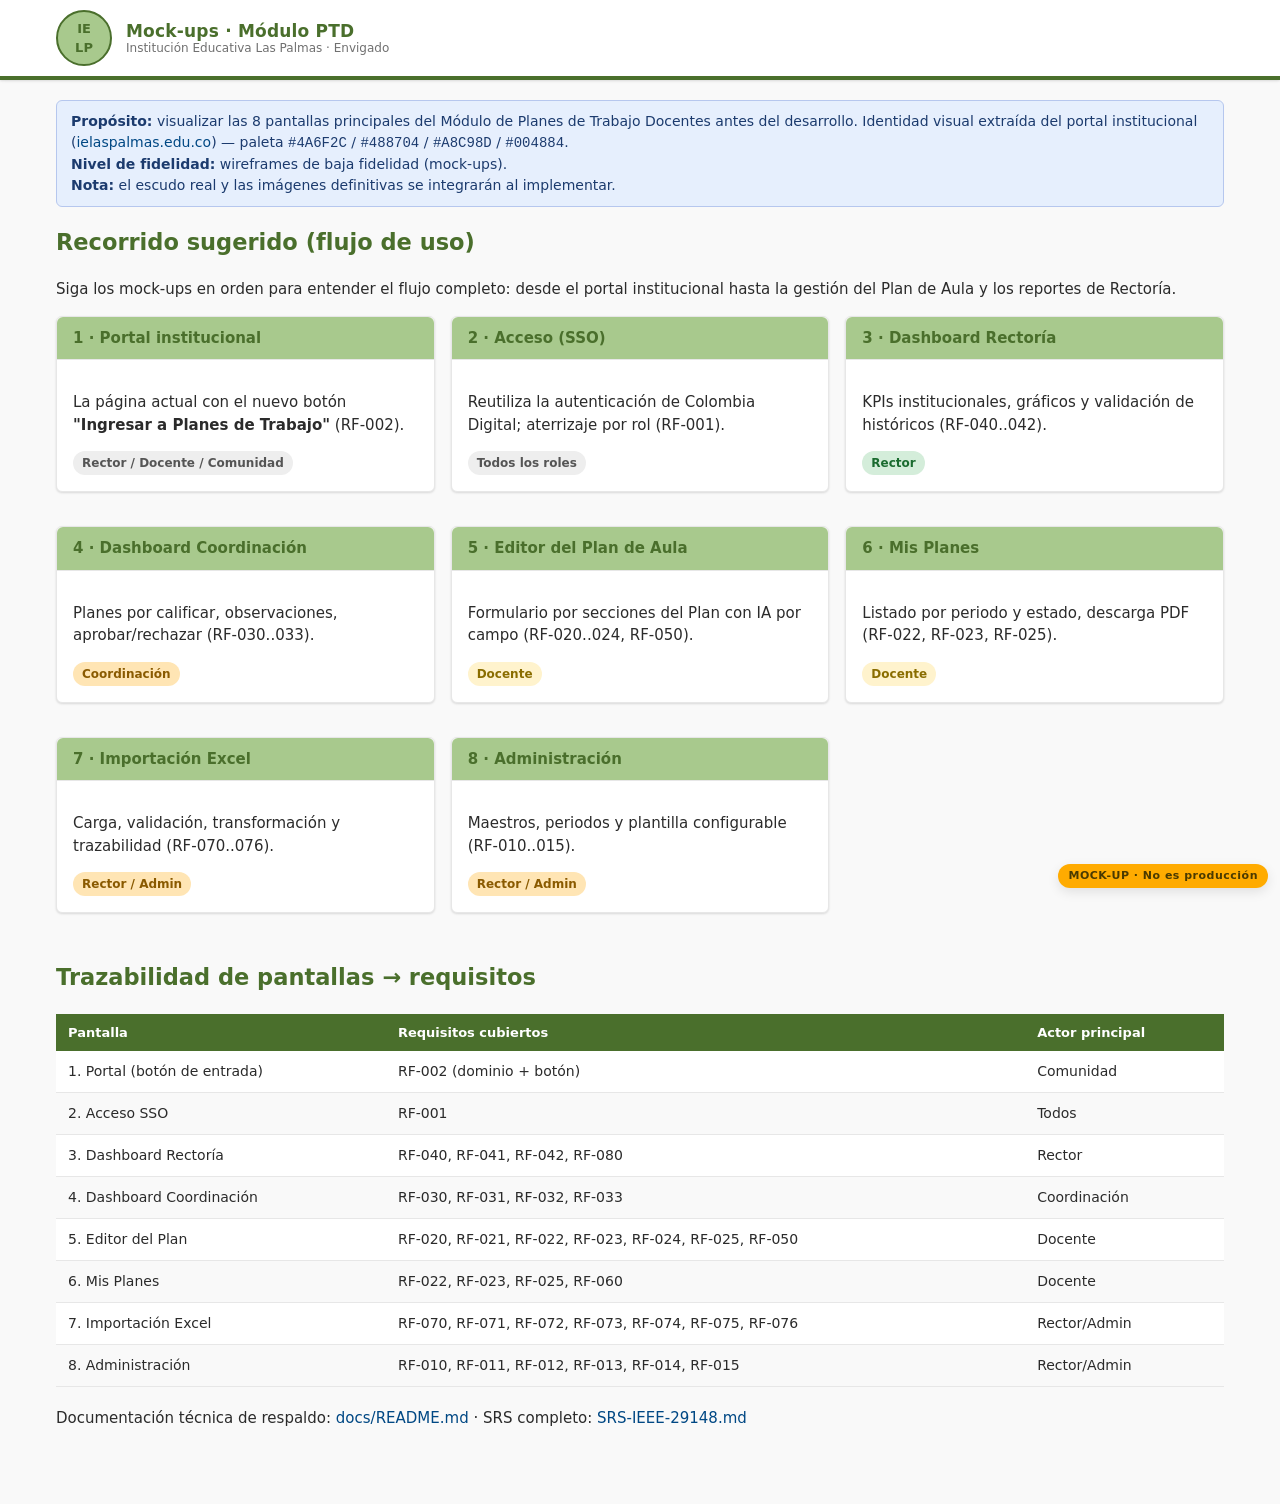
==== index.html @ 64989529 "Mock-ups e informe del Módulo PTD - IE Las Palmas (Envigado)" ====
<!DOCTYPE html>
<html lang="es-CO">
<head>
<meta charset="utf-8">
<meta name="viewport" content="width=device-width, initial-scale=1">
<title>Mock-ups · Módulo PTD · IE Las Palmas</title>
<link rel="stylesheet" href="estilos-base.css">
</head>
<body>

<header class="ie-header">
  <div class="ie-header__contenedor">
    <div class="ie-header__escudo" aria-hidden="true">IE<br>LP</div>
    <div class="ie-header__titulo">
      <strong>Mock-ups · Módulo PTD</strong>
      <span>Institución Educativa Las Palmas · Envigado</span>
    </div>
  </div>
</header>

<main class="ie-contenedor">
  <div class="aviso aviso--info">
    <strong>Propósito:</strong> visualizar las 8 pantallas principales del Módulo de Planes de Trabajo Docentes
    antes del desarrollo. Identidad visual extraída del portal institucional
    (<a href="https://ielaspalmas.edu.co" target="_blank">ielaspalmas.edu.co</a>) — paleta <code>#4A6F2C</code> / <code>#488704</code> / <code>#A8C98D</code> / <code>#004884</code>.
    <br><strong>Nivel de fidelidad:</strong> wireframes de baja fidelidad (mock-ups).
    <br><strong>Nota:</strong> el escudo real y las imágenes definitivas se integrarán al implementar.
  </div>

  <h2 style="color:var(--ie-verde)">Recorrido sugerido (flujo de uso)</h2>
  <p class="ayuda">
    Siga los mock-ups en orden para entender el flujo completo: desde el portal institucional hasta
    la gestión del Plan de Aula y los reportes de Rectoría.
  </p>

  <div class="ie-grid ie-grid--3">
    <a class="panel" href="01-portal-boton-entrada.html" style="text-decoration:none">
      <div class="panel__encabezado">1 · Portal institucional</div>
      <div class="panel__cuerpo">
        <p style="color:var(--ie-texto)">La página actual con el nuevo botón <strong>"Ingresar a Planes de Trabajo"</strong> (RF-002).</p>
        <span class="estado estado--borrador">Rector / Docente / Comunidad</span>
      </div>
    </a>

    <a class="panel" href="02-login-sso.html" style="text-decoration:none">
      <div class="panel__encabezado">2 · Acceso (SSO)</div>
      <div class="panel__cuerpo">
        <p style="color:var(--ie-texto)">Reutiliza la autenticación de Colombia Digital; aterrizaje por rol (RF-001).</p>
        <span class="estado estado--borrador">Todos los roles</span>
      </div>
    </a>

    <a class="panel" href="03-dashboard-rectoria.html" style="text-decoration:none">
      <div class="panel__encabezado">3 · Dashboard Rectoría</div>
      <div class="panel__cuerpo">
        <p style="color:var(--ie-texto)">KPIs institucionales, gráficos y validación de históricos (RF-040..042).</p>
        <span class="estado estado--aprobado">Rector</span>
      </div>
    </a>

    <a class="panel" href="04-dashboard-coordinacion.html" style="text-decoration:none">
      <div class="panel__encabezado">4 · Dashboard Coordinación</div>
      <div class="panel__cuerpo">
        <p style="color:var(--ie-texto)">Planes por calificar, observaciones, aprobar/rechazar (RF-030..033).</p>
        <span class="estado estado--pendiente">Coordinación</span>
      </div>
    </a>

    <a class="panel" href="05-editor-plan-aula.html" style="text-decoration:none">
      <div class="panel__encabezado">5 · Editor del Plan de Aula</div>
      <div class="panel__cuerpo">
        <p style="color:var(--ie-texto)">Formulario por secciones del Plan con IA por campo (RF-020..024, RF-050).</p>
        <span class="estado estado--enviado">Docente</span>
      </div>
    </a>

    <a class="panel" href="06-mis-planes-docente.html" style="text-decoration:none">
      <div class="panel__encabezado">6 · Mis Planes</div>
      <div class="panel__cuerpo">
        <p style="color:var(--ie-texto)">Listado por periodo y estado, descarga PDF (RF-022, RF-023, RF-025).</p>
        <span class="estado estado--enviado">Docente</span>
      </div>
    </a>

    <a class="panel" href="07-importacion-excel.html" style="text-decoration:none">
      <div class="panel__encabezado">7 · Importación Excel</div>
      <div class="panel__cuerpo">
        <p style="color:var(--ie-texto)">Carga, validación, transformación y trazabilidad (RF-070..076).</p>
        <span class="estado estado--pendiente">Rector / Admin</span>
      </div>
    </a>

    <a class="panel" href="08-administracion.html" style="text-decoration:none">
      <div class="panel__encabezado">8 · Administración</div>
      <div class="panel__cuerpo">
        <p style="color:var(--ie-texto)">Maestros, periodos y plantilla configurable (RF-010..015).</p>
        <span class="estado estado--pendiente">Rector / Admin</span>
      </div>
    </a>
  </div>

  <h2 style="color:var(--ie-verde);margin-top:30px">Trazabilidad de pantallas → requisitos</h2>
  <table class="ie-tabla">
    <thead><tr><th>Pantalla</th><th>Requisitos cubiertos</th><th>Actor principal</th></tr></thead>
    <tbody>
      <tr><td>1. Portal (botón de entrada)</td><td>RF-002 (dominio + botón)</td><td>Comunidad</td></tr>
      <tr><td>2. Acceso SSO</td><td>RF-001</td><td>Todos</td></tr>
      <tr><td>3. Dashboard Rectoría</td><td>RF-040, RF-041, RF-042, RF-080</td><td>Rector</td></tr>
      <tr><td>4. Dashboard Coordinación</td><td>RF-030, RF-031, RF-032, RF-033</td><td>Coordinación</td></tr>
      <tr><td>5. Editor del Plan</td><td>RF-020, RF-021, RF-022, RF-023, RF-024, RF-025, RF-050</td><td>Docente</td></tr>
      <tr><td>6. Mis Planes</td><td>RF-022, RF-023, RF-025, RF-060</td><td>Docente</td></tr>
      <tr><td>7. Importación Excel</td><td>RF-070, RF-071, RF-072, RF-073, RF-074, RF-075, RF-076</td><td>Rector/Admin</td></tr>
      <tr><td>8. Administración</td><td>RF-010, RF-011, RF-012, RF-013, RF-014, RF-015</td><td>Rector/Admin</td></tr>
    </tbody>
  </table>

  <p class="ayuda" style="margin-top:20px">
    Documentación técnica de respaldo: <a href="../../docs/README.md">docs/README.md</a> ·
    SRS completo: <a href="../../docs/01-requerimientos/SRS-IEEE-29148.md">SRS-IEEE-29148.md</a>
  </p>
</main>

<div class="sello-mockup">MOCK-UP · No es producción</div>
</body>
</html>
---- estilos-base.css ----
/* =====================================================================
   IE Las Palmas (Envigado) · Módulo PTD · Hoja de estilos de mock-ups
   Paleta extraída del portal real (theme7/styles.css):
     - Verde oscuro (institucional):  #4A6F2C  (color de marca dominante)
     - Verde vivo (acento/CTA):        #488704
     - Verde claro (fondos suaves):     #A8C98D
     - Azul institucional (enlaces):   #004884
   Tipografía: system-ui (el portal usa Angular + font-awesome; replicamos
   una USS sobria compatible con Colombia Digital).
   Convención accesibilidad: WCAG 2.1 AA (contraste >= 4.5:1 en texto).
   ===================================================================== */

:root {
  --ie-verde:        #4A6F2C;
  --ie-verde-vivo:   #488704;
  --ie-verde-claro:  #A8C98D;
  --ie-azul:         #004884;
  --ie-azul-suave:   #e6effd;
  --ie-gris-1:       #f9f9f9;
  --ie-gris-2:       #e7e7e7;
  --ie-gris-3:       #c9c9c9;
  --ie-gris-4:       #707070;
  --ie-gris-5:       #434343;
  --ie-texto:        #2b2b2b;
  --ie-blanco:       #ffffff;
  --ie-amarillo:     #ffab00;
  --ie-error:        #b3261e;
  --ie-exito:        #038f67;
  --radio:           6px;
  --sombra-1:        0 1px 2px rgba(0,0,0,.06), 0 1px 3px rgba(0,0,0,.08);
  --sombra-2:        0 4px 12px rgba(0,0,0,.10);
  --fuente:          'Segoe UI', system-ui, -apple-system, Roboto, Arial, sans-serif;
}

* { box-sizing: border-box; }

html, body {
  margin: 0;
  padding: 0;
  font-family: var(--fuente);
  color: var(--ie-texto);
  background: var(--ie-gris-1);
  font-size: 15px;
  line-height: 1.5;
}

a { color: var(--ie-azul); text-decoration: none; }
a:hover { text-decoration: underline; }

/* ---------- Encabezado institucional (réplica del portal) ---------- */
.ie-header {
  background: var(--ie-blanco);
  border-bottom: 4px solid var(--ie-verde);
  box-shadow: var(--sombra-1);
  position: sticky;
  top: 0;
  z-index: 50;
}
.ie-header__barra-superior {
  background: var(--ie-verde);
  color: #fff;
  font-size: 12px;
  padding: 6px 16px;
  display: flex;
  justify-content: space-between;
  align-items: center;
}
.ie-header__barra-superior a { color: #fff; }
.ie-header__contenedor {
  max-width: 1200px;
  margin: 0 auto;
  padding: 10px 16px;
  display: flex;
  align-items: center;
  gap: 14px;
}
.ie-header__escudo {
  width: 56px; height: 56px;
  border-radius: 50%;
  background: var(--ie-verde-claro);
  display: grid;
  place-items: center;
  color: var(--ie-verde);
  font-weight: 700;
  font-size: 13px;
  text-align: center;
  border: 2px solid var(--ie-verde);
  flex: 0 0 auto;
}
.ie-header__titulo {
  display: flex;
  flex-direction: column;
  line-height: 1.2;
}
.ie-header__titulo strong {
  color: var(--ie-verde);
  font-size: 17px;
  letter-spacing: .2px;
}
.ie-header__titulo span {
  color: var(--ie-gris-4);
  font-size: 12px;
}
.ie-header__usuario {
  margin-left: auto;
  font-size: 13px;
  color: var(--ie-gris-4);
}
.ie-header__usuario strong { color: var(--ie-texto); }

/* ---------- Navegación institucional ---------- */
.ie-nav {
  background: var(--ie-verde-vivo);
  color: #fff;
}
.ie-nav__lista {
  list-style: none;
  margin: 0;
  padding: 0;
  max-width: 1200px;
  margin: 0 auto;
  display: flex;
  flex-wrap: wrap;
}
.ie-nav__lista li a {
  display: block;
  color: #fff;
  padding: 10px 16px;
  font-size: 14px;
  text-decoration: none;
  border-right: 1px solid rgba(255,255,255,.15);
}
.ie-nav__lista li a:hover,
.ie-nav__lista li a[aria-current="page"] {
  background: var(--ie-verde);
  text-decoration: none;
}

/* ---------- Contenedor y layout ---------- */
.ie-contenedor {
  max-width: 1200px;
  margin: 0 auto;
  padding: 20px 16px 60px;
}
.ie-grid { display: grid; gap: 16px; }
.ie-grid--3 { grid-template-columns: repeat(3, 1fr); }
.ie-grid--4 { grid-template-columns: repeat(4, 1fr); }
.ie-grid--2-8 { grid-template-columns: 2fr 8fr; }
@media (max-width: 900px) {
  .ie-grid--3, .ie-grid--4 { grid-template-columns: 1fr; }
  .ie-grid--2-8 { grid-template-columns: 1fr; }
}

/* ---------- Tarjetas KPI ---------- */
.kpi {
  background: var(--ie-blanco);
  border: 1px solid var(--ie-gris-2);
  border-left: 5px solid var(--ie-verde-vivo);
  border-radius: var(--radio);
  padding: 14px 16px;
  box-shadow: var(--sombra-1);
}
.kpi__etiqueta { color: var(--ie-gris-4); font-size: 12px; text-transform: uppercase; letter-spacing: .5px; }
.kpi__valor { font-size: 28px; font-weight: 700; color: var(--ie-verde); margin: 4px 0; }
.kpi__detalle { font-size: 12px; color: var(--ie-gris-4); }
.kpi--alerta { border-left-color: var(--ie-amarillo); }
.kpi--alerta .kpi__valor { color: var(--ie-amarillo); }
.kpi--error { border-left-color: var(--ie-error); }
.kpi--error .kpi__valor { color: var(--ie-error); }
.kpi--exito { border-left-color: var(--ie-exito); }
.kpi--exito .kpi__valor { color: var(--ie-exito); }

/* ---------- Paneles ---------- */
.panel {
  background: var(--ie-blanco);
  border: 1px solid var(--ie-gris-2);
  border-radius: var(--radio);
  box-shadow: var(--sombra-1);
  margin-bottom: 18px;
}
.panel__encabezado {
  background: var(--ie-verde-claro);
  color: var(--ie-verde);
  padding: 10px 16px;
  border-bottom: 1px solid var(--ie-gris-2);
  font-weight: 700;
  border-radius: var(--radio) var(--radio) 0 0;
  display: flex;
  align-items: center;
  gap: 8px;
}
.panel__cuerpo { padding: 16px; }

/* ---------- Botones ---------- */
.btn {
  display: inline-block;
  border: 1px solid transparent;
  border-radius: var(--radio);
  padding: 9px 16px;
  font-size: 14px;
  font-family: inherit;
  cursor: pointer;
  text-decoration: none;
  line-height: 1.2;
}
.btn:hover { text-decoration: none; }
.btn--primario { background: var(--ie-verde-vivo); color: #fff; }
.btn--primario:hover { background: var(--ie-verde); }
.btn--secundario { background: var(--ie-blanco); color: var(--ie-verde); border-color: var(--ie-verde); }
.btn--secundario:hover { background: var(--ie-azul-suave); }
.btn--azul { background: var(--ie-azul); color: #fff; }
.btn--azul:hover { background: #003660; }
.btn--ghost { background: transparent; color: var(--ie-gris-4); border-color: var(--ie-gris-3); }
.btn--ghost:hover { background: var(--ie-gris-1); }
.btn--peligro { background: var(--ie-error); color: #fff; }
.btn--enlace {
  background: transparent; color: var(--ie-azul); border: none; padding: 6px 8px;
}
.btn--sm { padding: 6px 10px; font-size: 13px; }
.btn--icono { display: inline-flex; align-items: center; gap: 6px; }

/* ---------- Tablas ---------- */
.ie-tabla {
  width: 100%;
  border-collapse: collapse;
  font-size: 14px;
  background: var(--ie-blanco);
}
.ie-tabla th {
  text-align: left;
  background: var(--ie-verde);
  color: #fff;
  padding: 9px 12px;
  font-weight: 600;
  font-size: 13px;
}
.ie-tabla td { padding: 10px 12px; border-bottom: 1px solid var(--ie-gris-2); }
.ie-tabla tr:nth-child(even) td { background: var(--ie-gris-1); }
.ie-tabla tr:hover td { background: var(--ie-azul-suave); }

/* ---------- Etiquetas de estado ---------- */
.estado {
  display: inline-block;
  padding: 3px 9px;
  border-radius: 20px;
  font-size: 12px;
  font-weight: 600;
}
.estado--borrador   { background: #eee; color: #555; }
.estado--enviado    { background: #fff3cd; color: #8a6d00; }
.estado--aprobado   { background: #d4edda; color: #1a6b2f; }
.estado--rechazado  { background: #f8d7da; color: #842029; }
.estado--pendiente  { background: #ffe5b4; color: #8a5a00; }

/* ---------- Formularios ---------- */
.campo { margin-bottom: 14px; }
.campo label { display: block; font-weight: 600; margin-bottom: 4px; font-size: 14px; }
.campo label .req { color: var(--ie-error); }
.campo input[type="text"],
.campo input[type="email"],
.campo input[type="password"],
.campo input[type="date"],
.campo input[type="file"],
.campo select,
.campo textarea {
  width: 100%;
  padding: 8px 10px;
  border: 1px solid var(--ie-gris-3);
  border-radius: var(--radio);
  font-family: inherit;
  font-size: 14px;
  background: #fff;
}
.campo textarea { min-height: 80px; resize: vertical; }
.campo .ayuda { font-size: 12px; color: var(--ie-gris-4); margin-top: 3px; }
.campo-con-ia { position: relative; }
.campo-con-ia .ia-acciones {
  position: absolute; right: 6px; top: 6px;
  display: flex; gap: 4px;
}

/* ---------- Botón de IA (acceso rápido a asistente) ---------- */
.btn-ia {
  background: var(--ie-azul);
  color: #fff;
  border: none;
  border-radius: 4px;
  padding: 4px 8px;
  font-size: 11px;
  cursor: pointer;
  display: inline-flex;
  align-items: center;
  gap: 4px;
}
.btn-ia:hover { background: #003660; }
.btn-ia::before { content: "✦"; }

/* ---------- Mock-up: wrapper de "pantalla" ---------- */
.pantalla-mockup {
  border: 1px dashed var(--ie-gris-3);
  background: var(--ie-blanco);
  border-radius: var(--radio);
  overflow: hidden;
  margin-bottom: 24px;
  box-shadow: var(--sombra-1);
}
.pantalla-mockup__barra {
  background: var(--ie-gris-2);
  color: var(--ie-gris-4);
  padding: 6px 12px;
  font-size: 12px;
  display: flex;
  justify-content: space-between;
  border-bottom: 1px dashed var(--ie-gris-3);
}
.pantalla-mockup__barra strong { color: var(--ie-verde); }

/* ---------- Búsqueda y filtros ---------- */
.filtros {
  background: var(--ie-gris-1);
  border: 1px solid var(--ie-gris-2);
  border-radius: var(--radio);
  padding: 12px;
  display: flex;
  flex-wrap: wrap;
  gap: 10px;
  align-items: flex-end;
  margin-bottom: 16px;
}
.filtros .campo { margin: 0; min-width: 160px; flex: 1; }

/* ---------- Gráfico de barras simple (CSS) ---------- */
.grafico-barras {
  display: grid;
  grid-template-columns: 1fr 4fr;
  gap: 6px 10px;
  align-items: center;
  margin: 8px 0;
}
.grafico-barras__etiqueta { font-size: 13px; color: var(--ie-gris-5); }
.grafico-barras__barra {
  background: var(--ie-verde-claro);
  border-left: 3px solid var(--ie-verde-vivo);
  height: 18px;
  border-radius: 2px;
}
.grafico-barras__barra > span { font-size: 11px; color: var(--ie-gris-4); margin-left: 6px; }

/* ---------- Pasos (wizard de importación) ---------- */
.pasos { counter-reset: paso; display: flex; gap: 8px; margin-bottom: 16px; flex-wrap: wrap; }
.pasos__paso {
  counter-increment: paso;
  flex: 1;
  min-width: 130px;
  background: var(--ie-gris-1);
  border: 1px solid var(--ie-gris-2);
  border-radius: var(--radio);
  padding: 8px 10px 8px 34px;
  position: relative;
  font-size: 13px;
}
.pasos__paso::before {
  content: counter(paso);
  position: absolute;
  left: 8px; top: 50%; transform: translateY(-50%);
  background: var(--ie-gris-3);
  color: #fff;
  width: 20px; height: 20px;
  border-radius: 50%;
  display: grid; place-items: center;
  font-size: 12px; font-weight: 700;
}
.pasos__paso--activo { background: var(--ie-azul-suave); border-color: var(--ie-azul); }
.pasos__paso--activo::before { background: var(--ie-azul); }
.pasos__paso--ok { background: #e8f5e9; border-color: var(--ie-verde-vivo); }
.pasos__paso--ok::before { background: var(--ie-verde-vivo); content: "✓"; }

/* ---------- Avisos/alertas ---------- */
.aviso {
  border-radius: var(--radio);
  padding: 10px 14px;
  margin-bottom: 14px;
  font-size: 14px;
  border: 1px solid;
}
.aviso--info   { background: var(--ie-azul-suave); border-color: #b6c7ee; color: #1c3b6e; }
.aviso--exito  { background: #e8f5e9; border-color: var(--ie-exito); color: #1a6b2f; }
.aviso--alerta { background: #fff8e1; border-color: var(--ie-amarillo); color: #7a5200; }
.aviso--error  { background: #fdecea; border-color: var(--ie-error); color: var(--ie-error); }

/* ---------- Pills de secciones del Plan de Aula ---------- */
.seccion-plan {
  border-left: 3px solid var(--ie-verde-vivo);
  background: var(--ie-gris-1);
  padding: 10px 14px;
  border-radius: 4px;
  margin-bottom: 10px;
}
.seccion-plan h4 { margin: 0 0 6px; color: var(--ie-verde); font-size: 14px; }

/* ---------- Pie común ---------- */
.ie-pie {
  background: var(--ie-verde);
  color: #eaf3df;
  text-align: center;
  font-size: 12px;
  padding: 12px;
  margin-top: 30px;
}
.ie-pie a { color: #fff; }

/* ---------- Sello "MOCK-UP" ---------- */
.sello-mockup {
  position: fixed;
  right: 12px; bottom: 12px;
  background: var(--ie-amarillo);
  color: #4a3a00;
  font-size: 11px;
  font-weight: 700;
  padding: 4px 10px;
  border-radius: 20px;
  box-shadow: var(--sombra-2);
  z-index: 9999;
  letter-spacing: .5px;
}
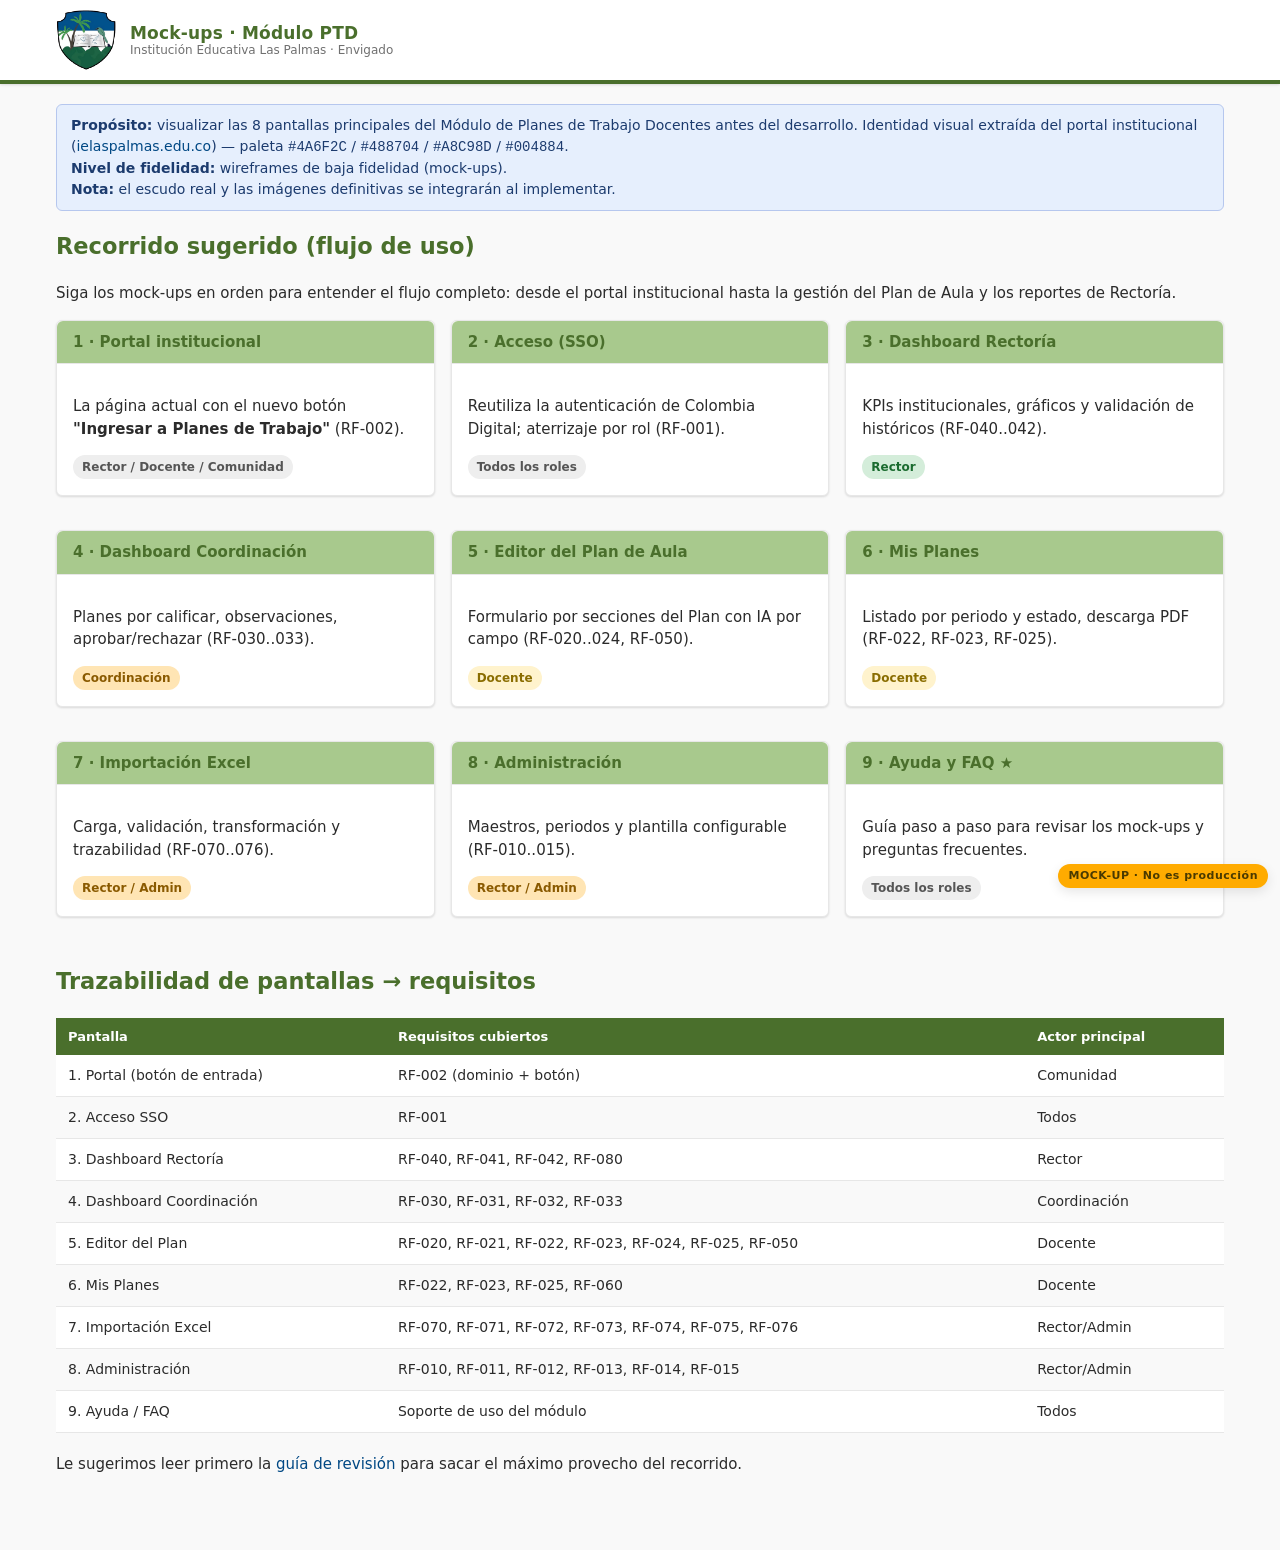
==== commit 0af40ba0: "Añade logotipo real, mock-up 9 (Ayuda/FAQ), sección de impacto con fuentes, capturas PNG y PDF del i" ====
--- a/index.html
+++ b/index.html
@@ -1,4 +1,4 @@
-<!DOCTYPE html>
+﻿<!DOCTYPE html>
 <html lang="es-CO">
 <head>
 <meta charset="utf-8">
@@ -10,7 +10,7 @@
 
 <header class="ie-header">
   <div class="ie-header__contenedor">
-    <div class="ie-header__escudo" aria-hidden="true">IE<br>LP</div>
+    <img src="logofinalpalmas.png" class="ie-header__escudo--logo" alt="Escudo IE Las Palmas">
     <div class="ie-header__titulo">
       <strong>Mock-ups · Módulo PTD</strong>
       <span>Institución Educativa Las Palmas · Envigado</span>
@@ -97,6 +97,14 @@
         <span class="estado estado--pendiente">Rector / Admin</span>
       </div>
     </a>
+
+    <a class="panel" href="09-ayuda-faq.html" style="text-decoration:none">
+      <div class="panel__encabezado">9 · Ayuda y FAQ ★</div>
+      <div class="panel__cuerpo">
+        <p style="color:var(--ie-texto)">Guía paso a paso para revisar los mock-ups y preguntas frecuentes.</p>
+        <span class="estado estado--borrador">Todos los roles</span>
+      </div>
+    </a>
   </div>
 
   <h2 style="color:var(--ie-verde);margin-top:30px">Trazabilidad de pantallas → requisitos</h2>
@@ -111,12 +119,12 @@
       <tr><td>6. Mis Planes</td><td>RF-022, RF-023, RF-025, RF-060</td><td>Docente</td></tr>
       <tr><td>7. Importación Excel</td><td>RF-070, RF-071, RF-072, RF-073, RF-074, RF-075, RF-076</td><td>Rector/Admin</td></tr>
       <tr><td>8. Administración</td><td>RF-010, RF-011, RF-012, RF-013, RF-014, RF-015</td><td>Rector/Admin</td></tr>
+      <tr><td>9. Ayuda / FAQ</td><td>Soporte de uso del módulo</td><td>Todos</td></tr>
     </tbody>
   </table>
 
   <p class="ayuda" style="margin-top:20px">
-    Documentación técnica de respaldo: <a href="../../docs/README.md">docs/README.md</a> ·
-    SRS completo: <a href="../../docs/01-requerimientos/SRS-IEEE-29148.md">SRS-IEEE-29148.md</a>
+    Le sugerimos leer primero la <a href="09-ayuda-faq.html">guía de revisión</a> para sacar el máximo provecho del recorrido.
   </p>
 </main>
 
--- a/estilos-base.css
+++ b/estilos-base.css
@@ -87,6 +87,15 @@
   border: 2px solid var(--ie-verde);
   flex: 0 0 auto;
 }
+/* Logo real (logofinalpalmas300.png) */
+.ie-header__escudo--logo {
+  background: transparent url("logofinalpalmas.png") center / contain no-repeat;
+  border-radius: 6px;
+  border: none;
+  color: transparent;
+  font-size: 0;
+  width: 60px; height: 60px;
+}
 .ie-header__titulo {
   display: flex;
   flex-direction: column;
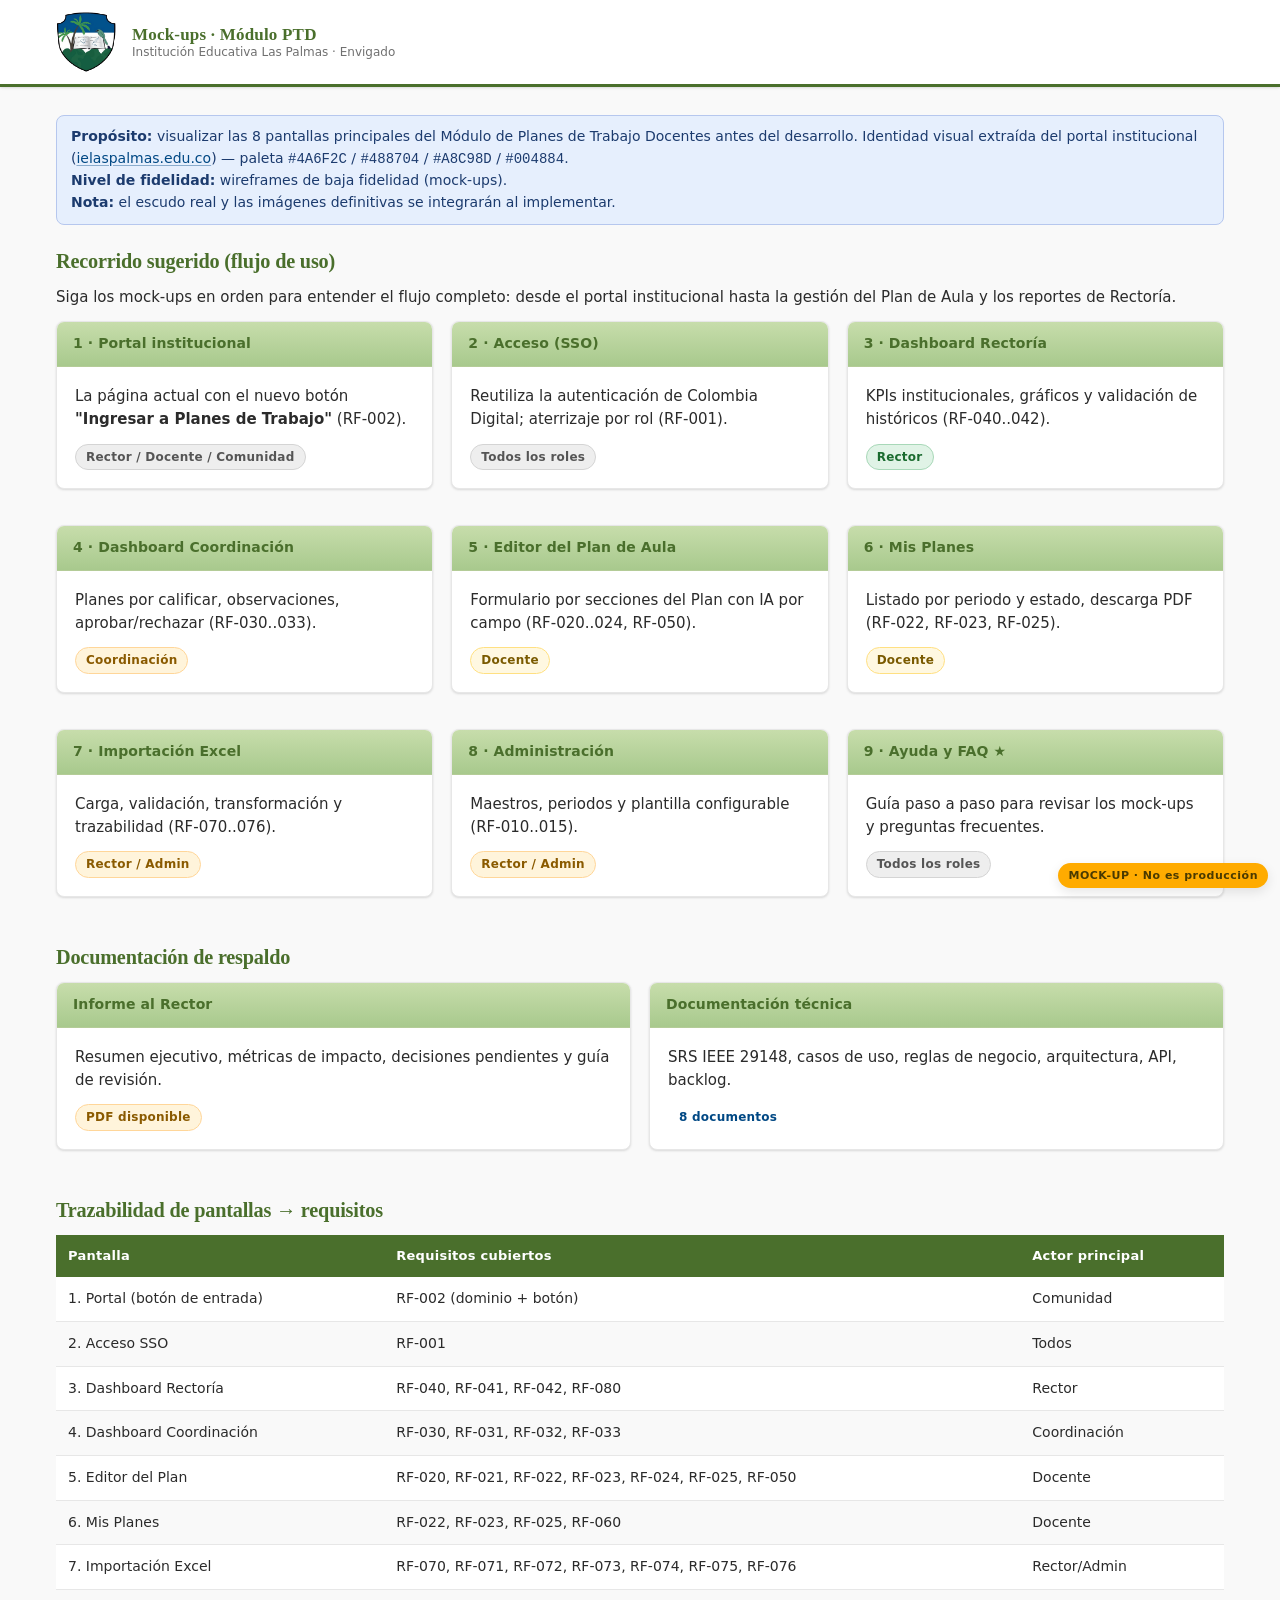
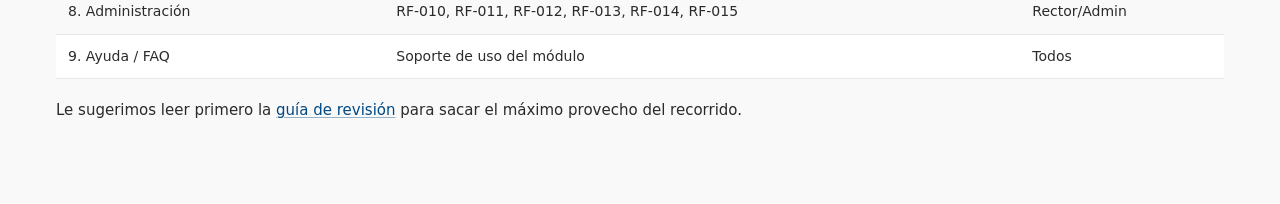
==== commit 2c2ada54: "Añade documentacion tecnica IEEE 29148 + .nojekyll - Carpeta documentacion/ con SRS, casos de uso, r" ====
--- a/index.html
+++ b/index.html
@@ -107,6 +107,24 @@
     </a>
   </div>
 
+  <h2 style="color:var(--ie-verde);margin-top:30px">Documentación de respaldo</h2>
+  <div class="ie-grid ie-grid--2">
+    <a class="panel" href="informe/informe-resumen-proyecto.html" style="text-decoration:none">
+      <div class="panel__encabezado">Informe al Rector</div>
+      <div class="panel__cuerpo">
+        <p style="color:var(--ie-texto)">Resumen ejecutivo, métricas de impacto, decisiones pendientes y guía de revisión.</p>
+        <span class="estado estado--pendiente">PDF disponible</span>
+      </div>
+    </a>
+    <a class="panel" href="documentacion/index.html" style="text-decoration:none">
+      <div class="panel__encabezado">Documentación técnica</div>
+      <div class="panel__cuerpo">
+        <p style="color:var(--ie-texto)">SRS IEEE 29148, casos de uso, reglas de negocio, arquitectura, API, backlog.</p>
+        <span class="estado estado--activo">8 documentos</span>
+      </div>
+    </a>
+  </div>
+
   <h2 style="color:var(--ie-verde);margin-top:30px">Trazabilidad de pantallas → requisitos</h2>
   <table class="ie-tabla">
     <thead><tr><th>Pantalla</th><th>Requisitos cubiertos</th><th>Actor principal</th></tr></thead>
--- a/estilos-base.css
+++ b/estilos-base.css
@@ -5,9 +5,11 @@
      - Verde vivo (acento/CTA):        #488704
      - Verde claro (fondos suaves):     #A8C98D
      - Azul institucional (enlaces):   #004884
-   Tipografía: system-ui (el portal usa Angular + font-awesome; replicamos
-   una USS sobria compatible con Colombia Digital).
-   Convención accesibilidad: WCAG 2.1 AA (contraste >= 4.5:1 en texto).
+   Tipografía: display serif (Georgia) + sans system-ui — institucional,
+   sobrio y compatible con Colombia Digital (semejante al portal real).
+   Accesibilidad: focus-visible + WCAG 2.1 AA (contraste >= 4.5:1).
+   Micro-interacciones: transiciones cortas (150–200 ms).
+   Skill aplicada: frontend-design (refined-minimalism para UX institucional).
    ===================================================================== */
 
 :root {
@@ -26,10 +28,16 @@
   --ie-amarillo:     #ffab00;
   --ie-error:        #b3261e;
   --ie-exito:        #038f67;
-  --radio:           6px;
+  --radio:           8px;
+  --radio-sm:        5px;
   --sombra-1:        0 1px 2px rgba(0,0,0,.06), 0 1px 3px rgba(0,0,0,.08);
   --sombra-2:        0 4px 12px rgba(0,0,0,.10);
+  --sombra-3:        0 8px 24px rgba(0,0,0,.12);
+  --fuente-display:  Georgia, 'Times New Roman', serif;
   --fuente:          'Segoe UI', system-ui, -apple-system, Roboto, Arial, sans-serif;
+  --rhythm:          8px;
+  --transicion:      180ms cubic-bezier(.4,0,.2,1);
+  --transicion-rapida: 120ms ease;
 }
 
 * { box-sizing: border-box; }
@@ -41,38 +49,69 @@
   color: var(--ie-texto);
   background: var(--ie-gris-1);
   font-size: 15px;
-  line-height: 1.5;
-}
-
-a { color: var(--ie-azul); text-decoration: none; }
-a:hover { text-decoration: underline; }
+  line-height: 1.55;
+  -webkit-font-smoothing: antialiased;
+  -moz-osx-font-smoothing: grayscale;
+}
+
+/* Ritmo tipográfico e institucional */
+h1, h2, h3, h4 { font-family: var(--fuente-display); font-weight: 700; line-height: 1.25; letter-spacing: -.01em; }
+h1 { font-size: 1.75rem; margin: 0 0 12px; }
+h2 { font-size: 1.35rem; margin: 24px 0 12px; }
+h3 { font-size: 1.1rem; margin: 18px 0 8px; }
+p  { margin: 0 0 12px; }
+ul { margin: 0 0 12px; padding-left: 20px; }
+
+/* Focus visible accesible — sobre todo botones, enlaces y campos */
+a:focus-visible,
+button:focus-visible,
+input:focus-visible,
+select:focus-visible,
+textarea:focus-visible,
+[tabindex]:focus-visible {
+  outline: 3px solid var(--ie-azul);
+  outline-offset: 2px;
+  border-radius: 4px;
+}
+
+/* Enlaces con subrayado más sutil y transición de color */
+a { color: var(--ie-azul); text-decoration: underline; text-decoration-color: rgba(0,72,132,.4); text-underline-offset: 2px; transition: color var(--transicion); }
+a:hover { color: #003160; text-decoration-color: var(--ie-azul); }
 
 /* ---------- Encabezado institucional (réplica del portal) ---------- */
 .ie-header {
   background: var(--ie-blanco);
-  border-bottom: 4px solid var(--ie-verde);
+  border-bottom: 3px solid var(--ie-verde);
   box-shadow: var(--sombra-1);
   position: sticky;
   top: 0;
   z-index: 50;
 }
 .ie-header__barra-superior {
-  background: var(--ie-verde);
+  /* Patrón sutil:gradiente verde con línea degrade */
+  background: linear-gradient(90deg, var(--ie-verde) 0%, #3d5e24 100%);
   color: #fff;
   font-size: 12px;
-  padding: 6px 16px;
+  letter-spacing: .2px;
+  padding: 7px 16px;
   display: flex;
   justify-content: space-between;
   align-items: center;
 }
-.ie-header__barra-superior a { color: #fff; }
+.ie-header__barra-superior a { color: #dce9c8; text-decoration: none; transition: color var(--transicion); }
+.ie-header__barra-superior a:hover { color: #fff; text-decoration: underline; }
 .ie-header__contenedor {
   max-width: 1200px;
   margin: 0 auto;
-  padding: 10px 16px;
+  padding: 12px 16px;
   display: flex;
   align-items: center;
-  gap: 14px;
+  gap: 16px;
+}
+.ie-header__titulo strong {
+  font-family: var(--fuente-display);
+  font-size: 18px;
+  letter-spacing: -.01em;
 }
 .ie-header__escudo {
   width: 56px; height: 56px;
@@ -121,6 +160,7 @@
 .ie-nav {
   background: var(--ie-verde-vivo);
   color: #fff;
+  box-shadow: inset 0 -1px 0 rgba(0,0,0,.08);
 }
 .ie-nav__lista {
   list-style: none;
@@ -133,31 +173,41 @@
 }
 .ie-nav__lista li a {
   display: block;
-  color: #fff;
-  padding: 10px 16px;
+  color: rgba(255,255,255,.92);
+  padding: 11px 18px;
   font-size: 14px;
+  font-weight: 500;
   text-decoration: none;
-  border-right: 1px solid rgba(255,255,255,.15);
-}
-.ie-nav__lista li a:hover,
+  letter-spacing: .1px;
+  border-right: 1px solid rgba(255,255,255,.12);
+  transition: background var(--transicion-rapida), color var(--transicion-rapida);
+}
+.ie-nav__lista li a:hover {
+  background: rgba(0,0,0,.12);
+  color: #fff;
+}
 .ie-nav__lista li a[aria-current="page"] {
   background: var(--ie-verde);
-  text-decoration: none;
+  color: #fff;
+  box-shadow: inset 0 -3px 0 #fff;
+  font-weight: 600;
 }
 
 /* ---------- Contenedor y layout ---------- */
 .ie-contenedor {
   max-width: 1200px;
   margin: 0 auto;
-  padding: 20px 16px 60px;
-}
-.ie-grid { display: grid; gap: 16px; }
+  padding: 28px 16px 70px;
+}
+.ie-grid { display: grid; gap: 18px; }
 .ie-grid--3 { grid-template-columns: repeat(3, 1fr); }
 .ie-grid--4 { grid-template-columns: repeat(4, 1fr); }
 .ie-grid--2-8 { grid-template-columns: 2fr 8fr; }
+.ie-grid--2 { grid-template-columns: repeat(2, 1fr); }
 @media (max-width: 900px) {
   .ie-grid--3, .ie-grid--4 { grid-template-columns: 1fr; }
   .ie-grid--2-8 { grid-template-columns: 1fr; }
+  .ie-grid--2 { grid-template-columns: 1fr; }
 }
 
 /* ---------- Tarjetas KPI ---------- */
@@ -166,14 +216,24 @@
   border: 1px solid var(--ie-gris-2);
   border-left: 5px solid var(--ie-verde-vivo);
   border-radius: var(--radio);
-  padding: 14px 16px;
+  padding: 16px 18px;
   box-shadow: var(--sombra-1);
-}
-.kpi__etiqueta { color: var(--ie-gris-4); font-size: 12px; text-transform: uppercase; letter-spacing: .5px; }
-.kpi__valor { font-size: 28px; font-weight: 700; color: var(--ie-verde); margin: 4px 0; }
+  transition: box-shadow var(--transicion), transform var(--transicion);
+}
+.kpi:hover { box-shadow: var(--sombra-2); transform: translateY(-1px); }
+.kpi__etiqueta {
+  color: var(--ie-gris-4); font-size: 11px;
+  text-transform: uppercase; letter-spacing: .08em; font-weight: 600;
+}
+.kpi__valor {
+  font-family: var(--fuente-display);
+  font-size: 30px; font-weight: 700;
+  color: var(--ie-verde); margin: 6px 0 2px;
+  line-height: 1.1; letter-spacing: -.02em;
+}
 .kpi__detalle { font-size: 12px; color: var(--ie-gris-4); }
 .kpi--alerta { border-left-color: var(--ie-amarillo); }
-.kpi--alerta .kpi__valor { color: var(--ie-amarillo); }
+.kpi--alerta .kpi__valor { color: #b07700; }
 .kpi--error { border-left-color: var(--ie-error); }
 .kpi--error .kpi__valor { color: var(--ie-error); }
 .kpi--exito { border-left-color: var(--ie-exito); }
@@ -186,47 +246,59 @@
   border-radius: var(--radio);
   box-shadow: var(--sombra-1);
   margin-bottom: 18px;
+  overflow: hidden;
 }
 .panel__encabezado {
-  background: var(--ie-verde-claro);
+  background: linear-gradient(180deg, #c7ddab 0%, var(--ie-verde-claro) 100%);
   color: var(--ie-verde);
-  padding: 10px 16px;
-  border-bottom: 1px solid var(--ie-gris-2);
+  padding: 11px 16px;
+  border-bottom: 1px solid rgba(74,111,44,.15);
   font-weight: 700;
-  border-radius: var(--radio) var(--radio) 0 0;
+  font-size: 14px;
+  letter-spacing: .1px;
   display: flex;
   align-items: center;
   gap: 8px;
 }
-.panel__cuerpo { padding: 16px; }
+.panel__cuerpo { padding: 18px; }
 
 /* ---------- Botones ---------- */
 .btn {
-  display: inline-block;
+  display: inline-flex;
+  align-items: center;
+  justify-content: center;
+  gap: 6px;
   border: 1px solid transparent;
-  border-radius: var(--radio);
-  padding: 9px 16px;
+  border-radius: var(--radio-sm);
+  padding: 10px 16px;
   font-size: 14px;
   font-family: inherit;
+  font-weight: 600;
   cursor: pointer;
   text-decoration: none;
   line-height: 1.2;
+  transition: background var(--transicion-rapida), border-color var(--transicion-rapida), transform var(--transicion-rapida);
 }
 .btn:hover { text-decoration: none; }
-.btn--primario { background: var(--ie-verde-vivo); color: #fff; }
+.btn:active { transform: translateY(1px); }
+.btn--primario { background: var(--ie-verde-vivo); color: #fff; box-shadow: 0 1px 0 rgba(0,0,0,.08) inset; }
 .btn--primario:hover { background: var(--ie-verde); }
 .btn--secundario { background: var(--ie-blanco); color: var(--ie-verde); border-color: var(--ie-verde); }
 .btn--secundario:hover { background: var(--ie-azul-suave); }
 .btn--azul { background: var(--ie-azul); color: #fff; }
 .btn--azul:hover { background: #003660; }
-.btn--ghost { background: transparent; color: var(--ie-gris-4); border-color: var(--ie-gris-3); }
-.btn--ghost:hover { background: var(--ie-gris-1); }
+.btn--ghost { background: transparent; color: var(--ie-gris-5); border-color: var(--ie-gris-3); }
+.btn--ghost:hover { background: var(--ie-gris-1); border-color: var(--ie-gris-4); }
 .btn--peligro { background: var(--ie-error); color: #fff; }
+.btn--peligro:hover { background: #8a1d18; }
 .btn--enlace {
-  background: transparent; color: var(--ie-azul); border: none; padding: 6px 8px;
-}
+  background: transparent; color: var(--ie-azul);
+  border: none; padding: 4px 6px; font-weight: 500;
+}
+.btn--enlace:hover { text-decoration: underline; }
 .btn--sm { padding: 6px 10px; font-size: 13px; }
 .btn--icono { display: inline-flex; align-items: center; gap: 6px; }
+.btn[disabled], .btn:disabled { opacity: .55; cursor: not-allowed; }
 
 /* ---------- Tablas ---------- */
 .ie-tabla {
@@ -239,31 +311,35 @@
   text-align: left;
   background: var(--ie-verde);
   color: #fff;
-  padding: 9px 12px;
+  padding: 11px 12px;
   font-weight: 600;
   font-size: 13px;
-}
-.ie-tabla td { padding: 10px 12px; border-bottom: 1px solid var(--ie-gris-2); }
+  letter-spacing: .02em;
+}
+.ie-tabla td { padding: 11px 12px; border-bottom: 1px solid var(--ie-gris-2); }
 .ie-tabla tr:nth-child(even) td { background: var(--ie-gris-1); }
-.ie-tabla tr:hover td { background: var(--ie-azul-suave); }
+.ie-tabla tbody tr { transition: background var(--transicion-rapida); }
+.ie-tabla tbody tr:hover td { background: var(--ie-azul-suave); }
 
 /* ---------- Etiquetas de estado ---------- */
 .estado {
   display: inline-block;
-  padding: 3px 9px;
+  padding: 3px 10px;
   border-radius: 20px;
   font-size: 12px;
   font-weight: 600;
-}
-.estado--borrador   { background: #eee; color: #555; }
-.estado--enviado    { background: #fff3cd; color: #8a6d00; }
-.estado--aprobado   { background: #d4edda; color: #1a6b2f; }
-.estado--rechazado  { background: #f8d7da; color: #842029; }
-.estado--pendiente  { background: #ffe5b4; color: #8a5a00; }
+  letter-spacing: .02em;
+  border: 1px solid transparent;
+}
+.estado--borrador   { background: #eee; color: #555; border-color: #d4d4d4; }
+.estado--enviado    { background: #fff8e1; color: #7a5a00; border-color: #ffe082; }
+.estado--aprobado   { background: #e0f3e6; color: #1a6b2f; border-color: #a8d8b8; }
+.estado--rechazado  { background: #fdecea; color: #842029; border-color: #f5b7b3; }
+.estado--pendiente  { background: #fff4db; color: #8a5a00; border-color: #ffd699; }
 
 /* ---------- Formularios ---------- */
-.campo { margin-bottom: 14px; }
-.campo label { display: block; font-weight: 600; margin-bottom: 4px; font-size: 14px; }
+.campo { margin-bottom: 16px; }
+.campo label { display: block; font-weight: 600; margin-bottom: 5px; font-size: 14px; }
 .campo label .req { color: var(--ie-error); }
 .campo input[type="text"],
 .campo input[type="email"],
@@ -273,15 +349,22 @@
 .campo select,
 .campo textarea {
   width: 100%;
-  padding: 8px 10px;
+  padding: 9px 11px;
   border: 1px solid var(--ie-gris-3);
-  border-radius: var(--radio);
+  border-radius: var(--radio-sm);
   font-family: inherit;
   font-size: 14px;
   background: #fff;
-}
-.campo textarea { min-height: 80px; resize: vertical; }
-.campo .ayuda { font-size: 12px; color: var(--ie-gris-4); margin-top: 3px; }
+  transition: border-color var(--transicion-rapida), box-shadow var(--transicion-rapida);
+}
+.campo input:hover, .campo select:hover, .campo textarea:hover { border-color: var(--ie-gris-4); }
+.campo input:focus, .campo select:focus, .campo textarea:focus {
+  border-color: var(--ie-azul);
+  box-shadow: 0 0 0 3px rgba(0,72,132,.15);
+  outline: none;
+}
+.campo textarea { min-height: 84px; resize: vertical; }
+.campo .ayuda { font-size: 12px; color: var(--ie-gris-4); margin-top: 5px; }
 .campo-con-ia { position: relative; }
 .campo-con-ia .ia-acciones {
   position: absolute; right: 6px; top: 6px;
@@ -294,15 +377,18 @@
   color: #fff;
   border: none;
   border-radius: 4px;
-  padding: 4px 8px;
+  padding: 4px 9px;
   font-size: 11px;
+  font-weight: 600;
   cursor: pointer;
   display: inline-flex;
   align-items: center;
   gap: 4px;
+  transition: background var(--transicion-rapida), transform var(--transicion-rapida);
 }
 .btn-ia:hover { background: #003660; }
-.btn-ia::before { content: "✦"; }
+.btn-ia:active { transform: translateY(1px); }
+.btn-ia::before { content: "✦"; font-size: 10px; }
 
 /* ---------- Mock-up: wrapper de "pantalla" ---------- */
 .pantalla-mockup {
@@ -409,14 +495,16 @@
 
 /* ---------- Pie común ---------- */
 .ie-pie {
-  background: var(--ie-verde);
+  background: linear-gradient(180deg, var(--ie-verde) 0%, #3d5e24 100%);
   color: #eaf3df;
   text-align: center;
   font-size: 12px;
-  padding: 12px;
-  margin-top: 30px;
-}
-.ie-pie a { color: #fff; }
+  letter-spacing: .1px;
+  padding: 16px;
+  margin-top: 32px;
+}
+.ie-pie a { color: #fff; text-decoration: underline; text-decoration-color: rgba(255,255,255,.4); }
+.ie-pie a:hover { text-decoration-color: #fff; }
 
 /* ---------- Sello "MOCK-UP" ---------- */
 .sello-mockup {
